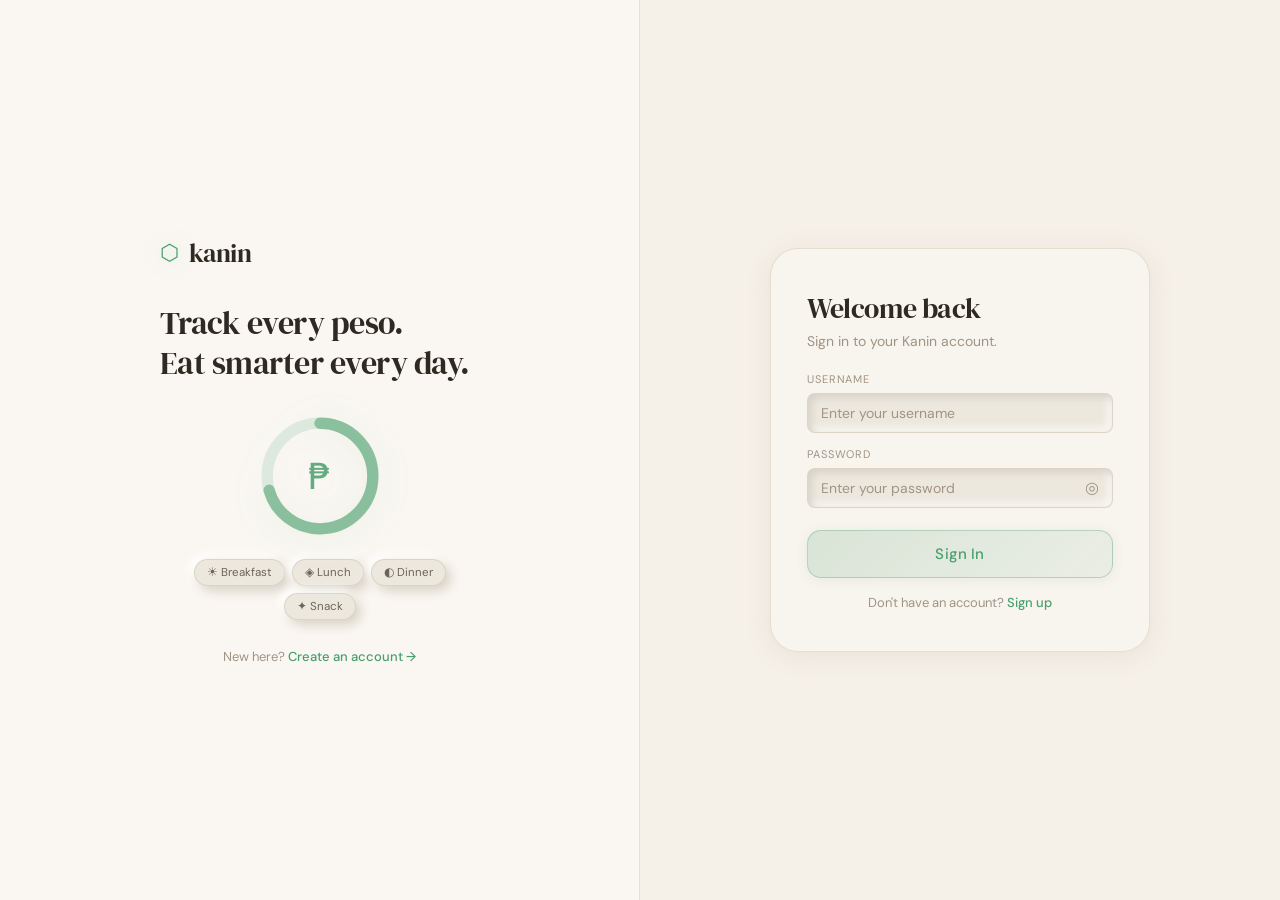
==== src/main/resources/static/index.html @ 5a775cb3 "first commit" ====
<!DOCTYPE html>
<html lang="en">
<head>
    <meta charset="UTF-8" />
    <meta name="viewport" content="width=device-width, initial-scale=1.0"/>
    <title>Kanin — Meal Budget Tracker</title>
    <link rel="preconnect" href="https://fonts.googleapis.com">
    <link rel="preconnect" href="https://fonts.gstatic.com" crossorigin>
    <link href="https://fonts.googleapis.com/css2?family=DM+Serif+Display:ital@0;1&family=DM+Sans:ital,opsz,wght@0,9..40,300;0,9..40,400;0,9..40,500;1,9..40,300&display=swap" rel="stylesheet">
    <link rel="stylesheet" href="css/styles.css" />
</head>
<body>

<div class="bg-blob blob-1"></div>
<div class="bg-blob blob-2"></div>
<div class="bg-blob blob-3"></div>

<div class="app-shell">

    <aside class="sidebar">
        <div class="sidebar-top">
            <div class="logo">
                <span class="logo-mark">⬡</span>
                <span class="logo-text">kanin</span>
            </div>
            <p class="logo-sub">daily meal tracker</p>
        </div>

        <div class="budget-ring-card">
            <div class="ring-wrapper">
                <svg class="ring-svg" viewBox="0 0 120 120">
                    <circle class="ring-bg" cx="60" cy="60" r="50"/>
                    <circle class="ring-fill" id="budgetRing" cx="60" cy="60" r="50"
                            stroke-dasharray="314"
                            stroke-dashoffset="314"
                            transform="rotate(-90 60 60)"/>
                </svg>
                <div class="ring-center">
                    <span class="ring-pct" id="ringPct">0%</span>
                    <span class="ring-label">used</span>
                </div>
            </div>

            <div class="budget-figures">
                <div class="fig-row">
                    <span class="fig-label">Budget</span>
                    <span class="fig-val" id="displayBudget">₱0.00</span>
                </div>
                <div class="fig-row">
                    <span class="fig-label">Spent</span>
                    <span class="fig-val accent-red" id="displaySpent">₱0.00</span>
                </div>
                <div class="fig-row">
                    <span class="fig-label">Left</span>
                    <span class="fig-val accent-green" id="displayLeft">₱0.00</span>
                </div>
            </div>

            <div class="velocity-bar" id="velocityBar">
                <span id="velocityText">No meals yet</span>
            </div>
        </div>

        <div class="set-budget-block">
            <label class="input-label" for="budgetInput">Daily Budget (₱)</label>
            <div class="input-row">
                <input type="number" id="budgetInput" class="styled-input" placeholder="e.g. 300" min="0"/>
                <button class="btn-set" id="setBudgetBtn">Set</button>
            </div>
        </div>

        <div class="sidebar-date" id="sidebarDate"></div>

        <div class="filter-block">
            <p class="filter-title">Filter</p>
            <div class="filter-pills">
                <button class="pill active" data-cat="all">All</button>
                <button class="pill" data-cat="Breakfast">Breakfast</button>
                <button class="pill" data-cat="Lunch">Lunch</button>
                <button class="pill" data-cat="Dinner">Dinner</button>
                <button class="pill" data-cat="Snack">Snack</button>
            </div>
        </div>

        <div class="over-budget-banner" id="overBudgetBanner">
            <span class="warn-icon">⚠</span>
            <div>
                <strong>Over budget</strong>
                <p>You've exceeded your daily limit.</p>
            </div>
        </div>
    </aside>

    <main class="main-panel">

        <header class="main-header">
            <div>
                <h1 class="page-title">Today's Meals</h1>
                <p class="page-sub" id="pageSubGreet">Track every peso you spend on food.</p>
            </div>
            <div class="header-right">
                <div class="search-wrap">
                    <span class="search-icon">⌕</span>
                    <input type="text" id="searchInput" class="search-input" placeholder="Search meals…"/>
                </div>
                <button class="btn-logout" id="logoutBtn" title="Sign out">Sign out</button>
            </div>
        </header>

        <section class="form-card">
            <h2 class="form-title">Add a Meal</h2>
            <div class="form-grid">
                <div class="field-group">
                    <label class="input-label" for="mealName">Meal name</label>
                    <input type="text" id="mealName" class="styled-input" placeholder="e.g. Tapsilog"/>
                </div>
                <div class="field-group">
                    <label class="input-label" for="mealCost">Cost (₱)</label>
                    <input type="number" id="mealCost" class="styled-input" placeholder="e.g. 85" min="0"/>
                </div>
                <div class="field-group">
                    <label class="input-label" for="mealCategory">Category</label>
                    <select id="mealCategory" class="styled-input styled-select">
                        <option value="Breakfast">☀ Breakfast</option>
                        <option value="Lunch" selected>☀ Lunch</option>
                        <option value="Dinner">🌙 Dinner</option>
                        <option value="Snack">✦ Snack</option>
                    </select>
                </div>
                <div class="field-group field-submit">
                    <button class="btn-add" id="addMealBtn">
                        <span class="btn-plus">+</span> Add Meal
                    </button>
                </div>
            </div>
        </section>

        <section class="meal-list-section">
            <div class="list-header">
                <h2 class="section-title" id="listTitle">All Meals</h2>
                <span class="meal-count" id="mealCount">0 meals</span>
            </div>

            <div class="meal-list" id="mealList">

                <div class="empty-state" id="emptyState">
                    <div class="empty-bowl">⬡</div>
                    <p class="empty-title">No meals yet.</p>
                    <p class="empty-sub">Start tracking your food spend above.</p>
                </div>
            </div>
        </section>

    </main>
</div>

<script src="js/auth.js"></script>
<script src="js/script.js"></script>
</body>
</html>
---- src/main/resources/static/css/styles.css ----
:root {
  --bg:          #f5f0e8;
  --bg-raised:   #faf7f2;
  --bg-inset:    #ede8de;
  --bg-card:     #f8f4ee;

  --shadow-out:  5px 5px 12px #d8d2c6, -4px -4px 10px #ffffff;
  --shadow-in:   inset 3px 3px 8px #d4cfc4, inset -3px -3px 8px #ffffff;
  --shadow-card: 0 4px 24px rgba(160,140,110,0.13);

  --border:      rgba(160,140,110,0.15);
  --border-soft: rgba(160,140,110,0.22);

  --text-primary:   #2e2a22;
  --text-secondary: #6b6458;
  --text-muted:     #a09484;

  --green:     #4a9e6e;
  --green-dim: rgba(74,158,110,0.10);
  --amber:     #c28a2a;
  --amber-dim: rgba(194,138,42,0.10);
  --red:       #b85555;
  --red-dim:   rgba(184,85,85,0.10);
  --red-glow:  rgba(184,85,85,0.18);

  --cat-breakfast: #c27a3a;
  --cat-lunch:     #4a9e6e;
  --cat-dinner:    #7a6aaa;
  --cat-snack:     #b8922a;

  --radius-sm:  8px;
  --radius-md:  14px;
  --radius-lg:  20px;
  --radius-xl:  28px;

  --font-display: 'DM Serif Display', serif;
  --font-body:    'DM Sans', sans-serif;

  --transition: 0.22s cubic-bezier(0.4, 0, 0.2, 1);
}

*, *::before, *::after { box-sizing: border-box; margin: 0; padding: 0; }

html { scroll-behavior: smooth; }

body {
  font-family: var(--font-body);
  background-color: var(--bg);
  color: var(--text-primary);
  min-height: 100vh;
  overflow-x: hidden;
  -webkit-font-smoothing: antialiased;
}

.bg-blob {
  position: fixed;
  border-radius: 50%;
  filter: blur(80px);
  pointer-events: none;
  z-index: 0;
  opacity: 0.55;
}
.blob-1 {
  width: 420px; height: 420px;
  background: radial-gradient(circle, rgba(194,138,42,0.10) 0%, transparent 70%);
  top: -120px; left: -80px;
}
.blob-2 {
  width: 500px; height: 500px;
  background: radial-gradient(circle, rgba(122,106,170,0.07) 0%, transparent 70%);
  bottom: -160px; right: -100px;
}
.blob-3 {
  width: 300px; height: 300px;
  background: radial-gradient(circle, rgba(74,158,110,0.07) 0%, transparent 70%);
  top: 40%; left: 50%;
  transform: translate(-50%, -50%);
}

.app-shell {
  position: relative;
  z-index: 1;
  display: grid;
  grid-template-columns: 290px 1fr;
  min-height: 100vh;
}

.sidebar {
  background: var(--bg-raised);
  border-right: 1px solid var(--border);
  padding: 32px 24px;
  display: flex;
  flex-direction: column;
  gap: 28px;
  position: sticky;
  top: 0;
  height: 100vh;
  overflow-y: auto;
  scrollbar-width: thin;
  scrollbar-color: var(--bg-inset) transparent;
}
.sidebar::-webkit-scrollbar { width: 4px; }
.sidebar::-webkit-scrollbar-thumb { background: var(--bg-inset); border-radius: 4px; }

.sidebar-top { }
.logo {
  display: flex;
  align-items: center;
  gap: 10px;
  margin-bottom: 4px;
}
.logo-mark {
  font-size: 22px;
  color: var(--green);
  line-height: 1;
  filter: drop-shadow(0 0 8px rgba(111,207,151,0.5));
}
.logo-text {
  font-family: var(--font-display);
  font-size: 26px;
  letter-spacing: -0.5px;
  color: var(--text-primary);
}
.logo-sub {
  font-size: 11px;
  color: var(--text-muted);
  letter-spacing: 0.08em;
  text-transform: uppercase;
  padding-left: 2px;
}

.budget-ring-card {
  background: var(--bg-card);
  border: 1px solid var(--border-soft);
  border-radius: var(--radius-lg);
  padding: 22px 20px 18px;
  box-shadow: var(--shadow-card);
}
.ring-wrapper {
  position: relative;
  width: 110px;
  height: 110px;
  margin: 0 auto 20px;
}
.ring-svg { width: 100%; height: 100%; }
.ring-bg {
  fill: none;
  stroke: var(--bg-inset);
  stroke-width: 10;
}
.ring-fill {
  fill: none;
  stroke: var(--green);
  stroke-width: 10;
  stroke-linecap: round;
  transition: stroke-dashoffset 0.7s cubic-bezier(0.4,0,0.2,1),
              stroke 0.5s ease;
  filter: drop-shadow(0 0 5px rgba(74,158,110,0.35));
}
.ring-center {
  position: absolute;
  inset: 0;
  display: flex;
  flex-direction: column;
  align-items: center;
  justify-content: center;
}
.ring-pct {
  font-family: var(--font-display);
  font-size: 22px;
  color: var(--text-primary);
  line-height: 1;
}
.ring-label {
  font-size: 10px;
  color: var(--text-muted);
  text-transform: uppercase;
  letter-spacing: 0.08em;
}

.budget-figures { display: flex; flex-direction: column; gap: 10px; }
.fig-row {
  display: flex;
  justify-content: space-between;
  align-items: center;
  padding: 8px 10px;
  background: var(--bg-inset);
  border-radius: var(--radius-sm);
  border: 1px solid var(--border);
}
.fig-label { font-size: 12px; color: var(--text-muted); }
.fig-val {
  font-family: var(--font-display);
  font-size: 16px;
  color: var(--text-primary);
}
.accent-red { color: var(--red); }
.accent-green { color: var(--green); }

.velocity-bar {
  margin-top: 14px;
  padding: 9px 12px;
  background: rgba(74,158,110,0.07);
  border: 1px solid rgba(74,158,110,0.15);
  border-radius: var(--radius-sm);
  font-size: 11.5px;
  color: var(--text-secondary);
  line-height: 1.5;
  text-align: center;
  transition: var(--transition);
}

.set-budget-block { display: flex; flex-direction: column; gap: 8px; }
.input-label {
  font-size: 11px;
  text-transform: uppercase;
  letter-spacing: 0.08em;
  color: var(--text-muted);
}
.input-row { display: flex; gap: 8px; }
.styled-input {
  background: var(--bg-inset);
  border: 1px solid var(--border-soft);
  border-radius: var(--radius-sm);
  color: var(--text-primary);
  font-family: var(--font-body);
  font-size: 14px;
  padding: 10px 13px;
  width: 100%;
  outline: none;
  transition: border-color var(--transition), box-shadow var(--transition);
  box-shadow: var(--shadow-in);
  -webkit-appearance: none;
  appearance: none;
}
.styled-input::placeholder { color: var(--text-muted); }
.styled-input:focus {
  border-color: rgba(74,158,110,0.4);
  box-shadow: var(--shadow-in), 0 0 0 3px rgba(74,158,110,0.08);
}

.btn-set {
  background: var(--bg-raised);
  border: 1px solid var(--border-soft);
  border-radius: var(--radius-sm);
  color: var(--green);
  font-family: var(--font-body);
  font-size: 13px;
  font-weight: 500;
  padding: 10px 16px;
  cursor: pointer;
  white-space: nowrap;
  box-shadow: var(--shadow-out);
  transition: var(--transition);
}
.btn-set:hover {
  background: var(--green-dim);
  border-color: rgba(74,158,110,0.3);
  box-shadow: 0 0 0 0;
  transform: translateY(-1px);
}
.btn-set:active { transform: translateY(0); }

.sidebar-date {
  font-size: 12px;
  color: var(--text-muted);
  text-align: center;
  padding: 6px 0;
  border-top: 1px solid var(--border);
  border-bottom: 1px solid var(--border);
  letter-spacing: 0.04em;
}

.filter-block { display: flex; flex-direction: column; gap: 10px; }
.filter-title {
  font-size: 11px;
  text-transform: uppercase;
  letter-spacing: 0.08em;
  color: var(--text-muted);
}
.filter-pills { display: flex; flex-wrap: wrap; gap: 6px; }
.pill {
  background: var(--bg-inset);
  border: 1px solid var(--border);
  border-radius: 99px;
  color: var(--text-secondary);
  font-family: var(--font-body);
  font-size: 12px;
  padding: 5px 12px;
  cursor: pointer;
  transition: var(--transition);
}
.pill:hover { border-color: var(--border-soft); color: var(--text-primary); }
.pill.active {
  background: var(--green-dim);
  border-color: rgba(74,158,110,0.35);
  color: var(--green);
}

.over-budget-banner {
  display: none;
  align-items: flex-start;
  gap: 12px;
  padding: 14px 14px;
  background: var(--red-dim);
  border: 1px solid rgba(224,112,112,0.25);
  border-radius: var(--radius-md);
  color: var(--red);
  font-size: 13px;
  animation: pulseGlow 2.5s ease-in-out infinite;
}
.over-budget-banner.visible { display: flex; }
.warn-icon { font-size: 20px; line-height: 1; flex-shrink: 0; }
.over-budget-banner strong { font-weight: 600; display: block; margin-bottom: 2px; font-size: 13px; }
.over-budget-banner p { color: rgba(224,112,112,0.75); font-size: 12px; }

@keyframes pulseGlow {
  0%, 100% { box-shadow: 0 0 0 0 var(--red-glow); }
  50%       { box-shadow: 0 0 14px 2px var(--red-glow); }
}

.main-panel {
  padding: 36px 40px;
  display: flex;
  flex-direction: column;
  gap: 28px;
  overflow-y: auto;
}

.main-header {
  display: flex;
  justify-content: space-between;
  align-items: flex-start;
  flex-wrap: wrap;
  gap: 16px;
}
.page-title {
  font-family: var(--font-display);
  font-size: 36px;
  font-weight: 400;
  letter-spacing: -0.5px;
  color: var(--text-primary);
  line-height: 1.1;
}
.page-sub {
  font-size: 14px;
  color: var(--text-muted);
  margin-top: 4px;
}
.header-right {
  display: flex;
  align-items: center;
  gap: 10px;
  flex-wrap: wrap;
}
.btn-logout {
  background: var(--bg-raised);
  border: 1px solid var(--border-soft);
  border-radius: var(--radius-sm);
  color: var(--text-muted);
  font-family: var(--font-body);
  font-size: 12px;
  padding: 9px 14px;
  cursor: pointer;
  transition: var(--transition);
  box-shadow: var(--shadow-out);
  white-space: nowrap;
}
.btn-logout:hover {
  color: var(--red);
  border-color: rgba(184,85,85,0.25);
  background: var(--red-dim);
}
.search-wrap {
  position: relative;
  flex-shrink: 0;
}
.search-icon {
  position: absolute;
  left: 12px; top: 50%;
  transform: translateY(-50%);
  color: var(--text-muted);
  font-size: 18px;
  line-height: 1;
  pointer-events: none;
}
.search-input {
  background: var(--bg-raised);
  border: 1px solid var(--border-soft);
  border-radius: 99px;
  color: var(--text-primary);
  font-family: var(--font-body);
  font-size: 13px;
  padding: 10px 18px 10px 36px;
  width: 220px;
  outline: none;
  transition: border-color var(--transition), box-shadow var(--transition);
  box-shadow: var(--shadow-in);
}
.search-input::placeholder { color: var(--text-muted); }
.search-input:focus {
  border-color: rgba(74,158,110,0.35);
  box-shadow: var(--shadow-in), 0 0 0 3px rgba(74,158,110,0.07);
}

.form-card {
  background: var(--bg-card);
  border: 1px solid var(--border-soft);
  border-radius: var(--radius-xl);
  padding: 26px 28px;
  box-shadow: var(--shadow-card);
}
.form-title {
  font-family: var(--font-display);
  font-size: 18px;
  font-weight: 400;
  color: var(--text-secondary);
  margin-bottom: 18px;
  letter-spacing: -0.2px;
}
.form-grid {
  display: grid;
  grid-template-columns: 1fr 1fr 1fr auto;
  gap: 14px;
  align-items: end;
}
.field-group { display: flex; flex-direction: column; gap: 7px; }
.styled-select {
  cursor: pointer;
  background-image: url("data:image/svg+xml,%3Csvg xmlns='http://www.w3.org/2000/svg' width='12' height='8' viewBox='0 0 12 8'%3E%3Cpath d='M1 1l5 5 5-5' stroke='%238b8a96' stroke-width='1.5' fill='none' stroke-linecap='round'/%3E%3C/svg%3E");
  background-repeat: no-repeat;
  background-position: right 12px center;
  padding-right: 32px;
}
.styled-select option { background: var(--bg-inset); color: var(--text-primary); }
.field-submit { justify-content: flex-end; }

.btn-add {
  background: linear-gradient(135deg, rgba(74,158,110,0.14), rgba(74,158,110,0.05));
  border: 1px solid rgba(74,158,110,0.28);
  border-radius: var(--radius-sm);
  color: var(--green);
  font-family: var(--font-body);
  font-size: 14px;
  font-weight: 500;
  padding: 11px 22px;
  cursor: pointer;
  display: flex;
  align-items: center;
  gap: 8px;
  white-space: nowrap;
  transition: var(--transition);
  box-shadow: 0 2px 12px rgba(74,158,110,0.08);
}
.btn-plus {
  font-size: 18px;
  line-height: 1;
  font-weight: 300;
}
.btn-add:hover {
  background: linear-gradient(135deg, rgba(74,158,110,0.22), rgba(74,158,110,0.10));
  box-shadow: 0 4px 20px rgba(74,158,110,0.14);
  transform: translateY(-1px);
}
.btn-add:active { transform: translateY(0); }

.meal-list-section { display: flex; flex-direction: column; gap: 14px; }
.list-header {
  display: flex;
  align-items: center;
  justify-content: space-between;
}
.section-title {
  font-family: var(--font-display);
  font-size: 20px;
  font-weight: 400;
  color: var(--text-primary);
  letter-spacing: -0.3px;
}
.meal-count {
  font-size: 12px;
  color: var(--text-muted);
  background: var(--bg-raised);
  border: 1px solid var(--border);
  border-radius: 99px;
  padding: 3px 10px;
}

.meal-list { display: flex; flex-direction: column; gap: 10px; }

.empty-state {
  display: flex;
  flex-direction: column;
  align-items: center;
  justify-content: center;
  padding: 64px 32px;
  text-align: center;
}
.empty-bowl {
  font-size: 48px;
  color: var(--text-muted);
  margin-bottom: 16px;
  opacity: 0.4;
  filter: blur(0.5px);
}
.empty-title {
  font-family: var(--font-display);
  font-size: 20px;
  color: var(--text-muted);
  margin-bottom: 6px;
}
.empty-sub {
  font-size: 13px;
  color: var(--text-muted);
  opacity: 0.6;
}

.meal-card {
  background: var(--bg-card);
  border: 1px solid var(--border);
  border-radius: var(--radius-md);
  padding: 14px 18px;
  display: flex;
  align-items: center;
  gap: 14px;
  box-shadow: 0 2px 12px rgba(0,0,0,0.25);
  transition: transform var(--transition), box-shadow var(--transition), border-color var(--transition);
  animation: cardIn 0.35s cubic-bezier(0.4,0,0.2,1) both;
}
.meal-card:hover {
  transform: translateY(-2px);
  box-shadow: 0 6px 24px rgba(0,0,0,0.35);
  border-color: var(--border-soft);
}

@keyframes cardIn {
  from { opacity: 0; transform: translateY(12px); }
  to   { opacity: 1; transform: translateY(0); }
}

.cat-dot {
  width: 38px;
  height: 38px;
  border-radius: 10px;
  display: flex;
  align-items: center;
  justify-content: center;
  font-size: 16px;
  flex-shrink: 0;
}
.cat-dot.Breakfast { background: rgba(194,122,58,0.12); border: 1px solid rgba(194,122,58,0.22); }
.cat-dot.Lunch     { background: rgba(74,158,110,0.12); border: 1px solid rgba(74,158,110,0.22); }
.cat-dot.Dinner    { background: rgba(122,106,170,0.12); border: 1px solid rgba(122,106,170,0.22); }
.cat-dot.Snack     { background: rgba(184,146,42,0.12);  border: 1px solid rgba(184,146,42,0.22); }

.meal-info { flex: 1; min-width: 0; }
.meal-name {
  font-size: 15px;
  font-weight: 500;
  color: var(--text-primary);
  white-space: nowrap;
  overflow: hidden;
  text-overflow: ellipsis;
}
.meal-meta { display: flex; align-items: center; gap: 8px; margin-top: 3px; }
.meal-cat-badge {
  font-size: 10.5px;
  text-transform: uppercase;
  letter-spacing: 0.07em;
  padding: 2px 8px;
  border-radius: 99px;
  font-weight: 500;
}
.meal-cat-badge.Breakfast { color: var(--cat-breakfast); background: rgba(194,122,58,0.08); }
.meal-cat-badge.Lunch     { color: var(--cat-lunch);     background: rgba(74,158,110,0.08); }
.meal-cat-badge.Dinner    { color: var(--cat-dinner);    background: rgba(122,106,170,0.08); }
.meal-cat-badge.Snack     { color: var(--cat-snack);     background: rgba(184,146,42,0.08);  }

.meal-time { font-size: 11px; color: var(--text-muted); }

.meal-cost {
  font-family: var(--font-display);
  font-size: 18px;
  color: var(--text-primary);
  flex-shrink: 0;
  letter-spacing: -0.3px;
}

.btn-delete {
  background: none;
  border: 1px solid transparent;
  border-radius: var(--radius-sm);
  color: var(--text-muted);
  font-size: 16px;
  padding: 6px 8px;
  cursor: pointer;
  transition: var(--transition);
  flex-shrink: 0;
  line-height: 1;
}
.btn-delete:hover {
  background: var(--red-dim);
  border-color: rgba(224,112,112,0.2);
  color: var(--red);
}

@media (max-width: 900px) {
  .app-shell {
    grid-template-columns: 1fr;
    grid-template-rows: auto 1fr;
  }

  .sidebar {
    position: static;
    height: auto;
    max-height: none;
    border-right: none;
    border-bottom: 1px solid var(--border);
    flex-direction: row;
    flex-wrap: wrap;
    gap: 18px;
    padding: 20px 18px;
    overflow-x: auto;
    overflow-y: hidden;
  }

  .sidebar-top { flex: 0 0 100%; }
  .budget-ring-card { flex: 1 1 240px; }
  .set-budget-block { flex: 1 1 180px; }
  .filter-block { flex: 1 1 200px; }
  .sidebar-date { flex: 0 0 100%; text-align: left; }
  .over-budget-banner { flex: 0 0 100%; }

  .main-panel { padding: 24px 18px; }

  .form-grid {
    grid-template-columns: 1fr 1fr;
    grid-template-rows: auto auto;
  }
  .field-submit { grid-column: span 2; }
  .btn-add { width: 100%; justify-content: center; }
}

@media (max-width: 520px) {
  .form-grid { grid-template-columns: 1fr; }
  .field-submit { grid-column: span 1; }
  .main-header { flex-direction: column; }
  .search-input { width: 100%; }
  .search-wrap { width: 100%; }
}

.main-panel::-webkit-scrollbar { width: 5px; }
.main-panel::-webkit-scrollbar-track { background: transparent; }
.main-panel::-webkit-scrollbar-thumb { background: var(--bg-raised); border-radius: 5px; }
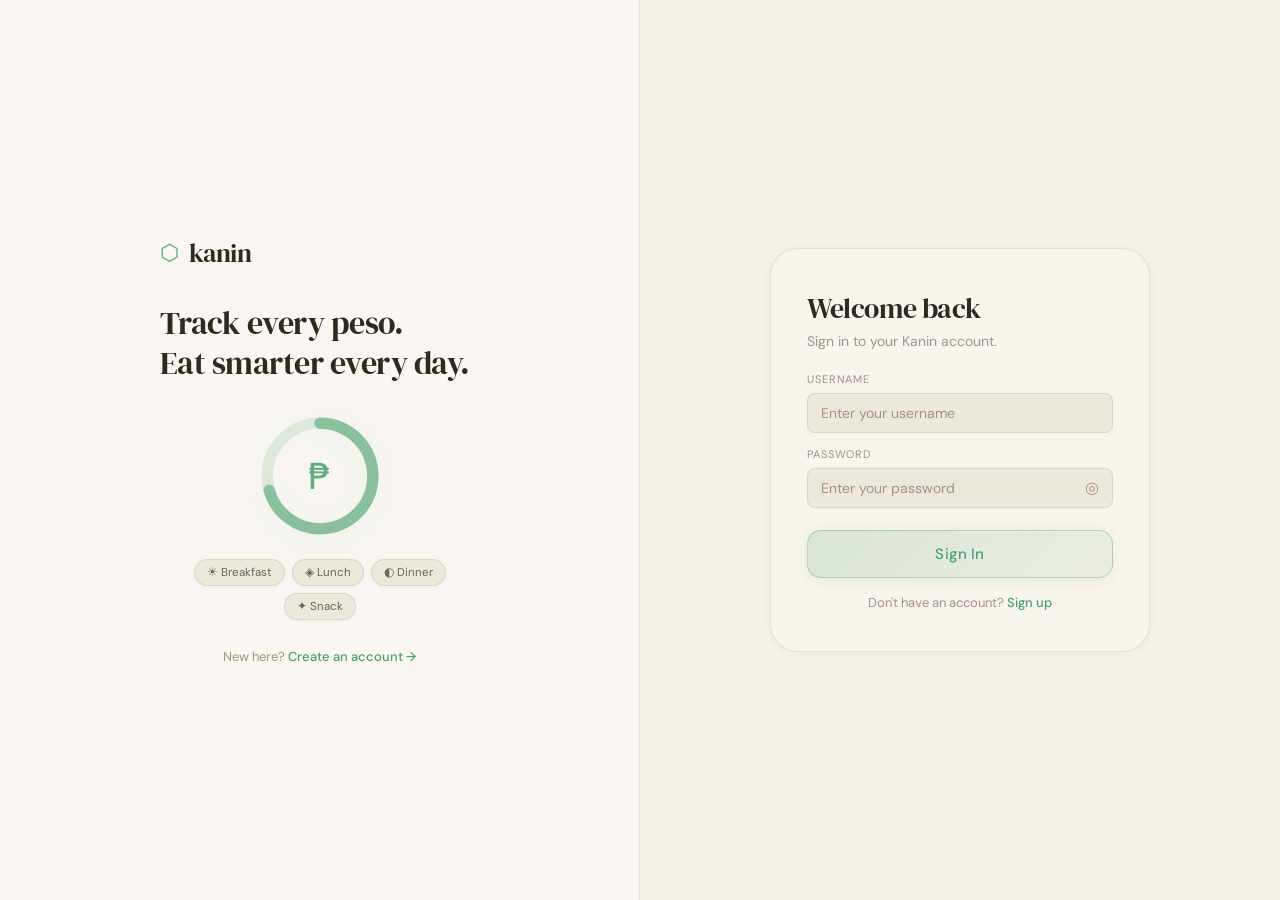
==== commit 5a37660a: "update index.html" ====
--- a/src/main/resources/static/index.html
+++ b/src/main/resources/static/index.html
@@ -123,8 +123,8 @@
                     <select id="mealCategory" class="styled-input styled-select">
                         <option value="Breakfast">☀ Breakfast</option>
                         <option value="Lunch" selected>☀ Lunch</option>
-                        <option value="Dinner">🌙 Dinner</option>
-                        <option value="Snack">✦ Snack</option>
+                        <option value="Dinner">☀ Dinner</option>
+                        <option value="Snack">☀ Snack</option>
                     </select>
                 </div>
                 <div class="field-group field-submit">
--- a/src/main/resources/static/css/styles.css
+++ b/src/main/resources/static/css/styles.css
@@ -4,9 +4,9 @@
   --bg-inset:    #ede8de;
   --bg-card:     #f8f4ee;
 
-  --shadow-out:  5px 5px 12px #d8d2c6, -4px -4px 10px #ffffff;
-  --shadow-in:   inset 3px 3px 8px #d4cfc4, inset -3px -3px 8px #ffffff;
-  --shadow-card: 0 4px 24px rgba(160,140,110,0.13);
+  --shadow-out:  0 1px 4px rgba(160,140,110,0.10);
+  --shadow-in:   0 0 0 1px rgba(160,140,110,0.08);
+  --shadow-card: 0 1px 6px rgba(160,140,110,0.09);
 
   --border:      rgba(160,140,110,0.15);
   --border-soft: rgba(160,140,110,0.22);
@@ -113,7 +113,7 @@
   font-size: 22px;
   color: var(--green);
   line-height: 1;
-  filter: drop-shadow(0 0 8px rgba(111,207,151,0.5));
+  opacity: 0.9;
 }
 .logo-text {
   font-family: var(--font-display);
@@ -155,7 +155,6 @@
   stroke-linecap: round;
   transition: stroke-dashoffset 0.7s cubic-bezier(0.4,0,0.2,1),
               stroke 0.5s ease;
-  filter: drop-shadow(0 0 5px rgba(74,158,110,0.35));
 }
 .ring-center {
   position: absolute;
@@ -229,19 +228,18 @@
   width: 100%;
   outline: none;
   transition: border-color var(--transition), box-shadow var(--transition);
-  box-shadow: var(--shadow-in);
   -webkit-appearance: none;
   appearance: none;
 }
 .styled-input::placeholder { color: var(--text-muted); }
 .styled-input:focus {
-  border-color: rgba(74,158,110,0.4);
-  box-shadow: var(--shadow-in), 0 0 0 3px rgba(74,158,110,0.08);
+  border-color: rgba(74,158,110,0.5);
+  box-shadow: 0 0 0 3px rgba(74,158,110,0.07);
 }
 
 .btn-set {
-  background: var(--bg-raised);
-  border: 1px solid var(--border-soft);
+  background: transparent;
+  border: 1px solid rgba(74,158,110,0.35);
   border-radius: var(--radius-sm);
   color: var(--green);
   font-family: var(--font-body);
@@ -250,16 +248,13 @@
   padding: 10px 16px;
   cursor: pointer;
   white-space: nowrap;
-  box-shadow: var(--shadow-out);
   transition: var(--transition);
 }
 .btn-set:hover {
   background: var(--green-dim);
-  border-color: rgba(74,158,110,0.3);
-  box-shadow: 0 0 0 0;
-  transform: translateY(-1px);
-}
-.btn-set:active { transform: translateY(0); }
+  border-color: rgba(74,158,110,0.45);
+}
+.btn-set:active { opacity: 0.8; }
 
 .sidebar-date {
   font-size: 12px;
@@ -315,8 +310,8 @@
 .over-budget-banner p { color: rgba(224,112,112,0.75); font-size: 12px; }
 
 @keyframes pulseGlow {
-  0%, 100% { box-shadow: 0 0 0 0 var(--red-glow); }
-  50%       { box-shadow: 0 0 14px 2px var(--red-glow); }
+  0%, 100% { opacity: 1; }
+  50%       { opacity: 0.85; }
 }
 
 .main-panel {
@@ -354,7 +349,7 @@
   flex-wrap: wrap;
 }
 .btn-logout {
-  background: var(--bg-raised);
+  background: transparent;
   border: 1px solid var(--border-soft);
   border-radius: var(--radius-sm);
   color: var(--text-muted);
@@ -363,7 +358,6 @@
   padding: 9px 14px;
   cursor: pointer;
   transition: var(--transition);
-  box-shadow: var(--shadow-out);
   white-space: nowrap;
 }
 .btn-logout:hover {
@@ -395,12 +389,11 @@
   width: 220px;
   outline: none;
   transition: border-color var(--transition), box-shadow var(--transition);
-  box-shadow: var(--shadow-in);
 }
 .search-input::placeholder { color: var(--text-muted); }
 .search-input:focus {
-  border-color: rgba(74,158,110,0.35);
-  box-shadow: var(--shadow-in), 0 0 0 3px rgba(74,158,110,0.07);
+  border-color: rgba(74,158,110,0.4);
+  box-shadow: 0 0 0 3px rgba(74,158,110,0.06);
 }
 
 .form-card {
@@ -436,8 +429,8 @@
 .field-submit { justify-content: flex-end; }
 
 .btn-add {
-  background: linear-gradient(135deg, rgba(74,158,110,0.14), rgba(74,158,110,0.05));
-  border: 1px solid rgba(74,158,110,0.28);
+  background: var(--green-dim);
+  border: 1px solid rgba(74,158,110,0.25);
   border-radius: var(--radius-sm);
   color: var(--green);
   font-family: var(--font-body);
@@ -450,7 +443,6 @@
   gap: 8px;
   white-space: nowrap;
   transition: var(--transition);
-  box-shadow: 0 2px 12px rgba(74,158,110,0.08);
 }
 .btn-plus {
   font-size: 18px;
@@ -458,11 +450,10 @@
   font-weight: 300;
 }
 .btn-add:hover {
-  background: linear-gradient(135deg, rgba(74,158,110,0.22), rgba(74,158,110,0.10));
-  box-shadow: 0 4px 20px rgba(74,158,110,0.14);
-  transform: translateY(-1px);
-}
-.btn-add:active { transform: translateY(0); }
+  background: rgba(74,158,110,0.16);
+  border-color: rgba(74,158,110,0.38);
+}
+.btn-add:active { opacity: 0.8; }
 
 .meal-list-section { display: flex; flex-direction: column; gap: 14px; }
 .list-header {
@@ -523,13 +514,13 @@
   display: flex;
   align-items: center;
   gap: 14px;
-  box-shadow: 0 2px 12px rgba(0,0,0,0.25);
+  box-shadow: 0 1px 4px rgba(0,0,0,0.05);
   transition: transform var(--transition), box-shadow var(--transition), border-color var(--transition);
   animation: cardIn 0.35s cubic-bezier(0.4,0,0.2,1) both;
 }
 .meal-card:hover {
-  transform: translateY(-2px);
-  box-shadow: 0 6px 24px rgba(0,0,0,0.35);
+  transform: translateY(-1px);
+  box-shadow: 0 3px 10px rgba(0,0,0,0.07);
   border-color: var(--border-soft);
 }
 
